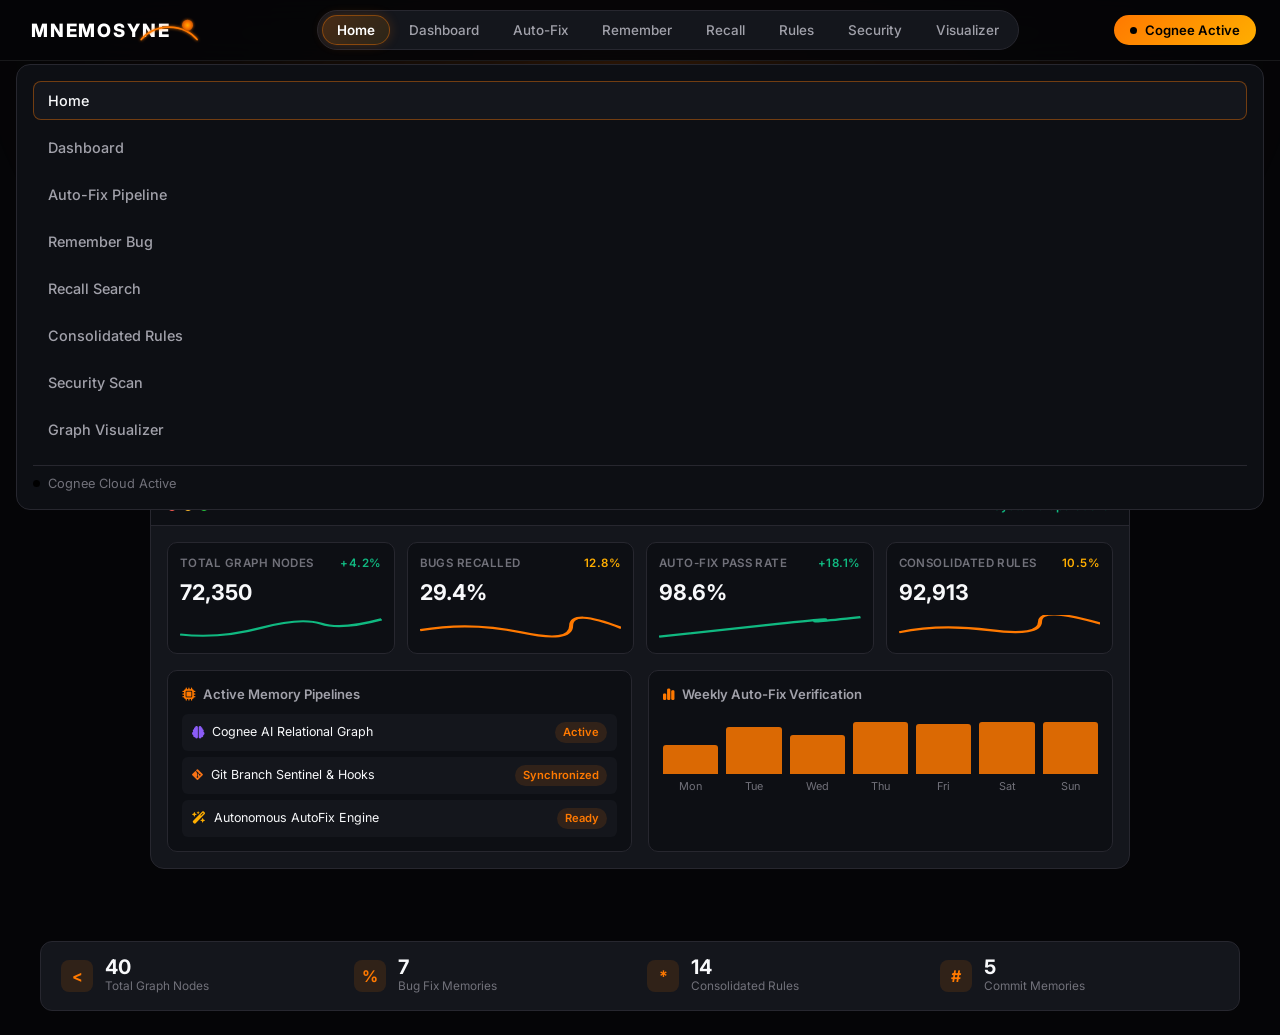
==== Mnemosyne-main/index.html @ 529fbe7f "fix(ui): embed stylesheet and vector brand logo directly in index.html to eliminate 404s and unstyle" ====
<!DOCTYPE html>
<html lang="en">

<head>
  <meta charset="UTF-8" />
  <meta name="viewport" content="width=device-width, initial-scale=1.0" />
  <title>Mnemosyne — Autonomous Codebase Memory & Auto-Fix</title>

  <!-- Google Fonts: Inter -->
  <link rel="preconnect" href="https://fonts.googleapis.com" />
  <link rel="preconnect" href="https://fonts.gstatic.com" crossorigin />
  <link
    href="https://fonts.googleapis.com/css2?family=Inter:wght@400;500;600;700;800&family=JetBrains+Mono:wght@400;500;600&display=swap"
    rel="stylesheet" />

  <!-- Font Awesome 6.5.2 -->
  <link rel="stylesheet" href="https://cdnjs.cloudflare.com/ajax/libs/font-awesome/6.5.2/css/all.min.css"
    integrity="sha512-SnH5WK+bZxgPHs44uWIX+LLJAJ9/2PkPKZ5QiAj6Ta86w+fsb2TkcmfRyVX3pBnMFcV7oQPJkl9QevSCWr3W6A=="
    crossorigin="anonymous" referrerpolicy="no-referrer" />

  <!-- D3.js v7 for Knowledge Graph Visualizer -->
  <script src="https://d3js.org/d3.v7.min.js"></script>

  <style>
/* ==========================================================================
   MNEMOSYNE — DESIGN SYSTEM & STYLESHEET
   Brand Identity: Dark • Minimal • Architectural • Premium • High-Craft
   Primary Palette: #050507, #0D0F14, #14161C, #FF7900, #FFAE00, #27272F
   ========================================================================== */

:root {
  /* Surfaces & Backgrounds */
  --bg-primary: #050507;
  --bg-secondary: #0D0F14;
  --bg-tertiary: #14161C;
  --bg-elevated: #1A1D25;
  --bg-glass: rgba(20, 22, 28, 0.85);
  --bg-input: rgba(10, 11, 15, 0.8);

  /* Typography */
  --text-primary: #F8F9FB;
  --text-secondary: #A1A1AA;
  --text-muted: #71717A;
  --text-dark: #050507;

  /* Brand Accents */
  --brand-orange: #FF7900;
  --brand-orange-bright: #FFAE00;
  --brand-orange-subtle: rgba(255, 121, 0, 0.12);
  --brand-orange-glow: rgba(255, 121, 0, 0.35);

  /* Status Colors */
  --status-success: #10B981;
  --status-warning: #F59E0B;
  --status-danger: #EF4444;
  --status-info: #3B82F6;

  /* Subtle Hairline Borders */
  --border-subtle: #27272F;
  --border-glass: rgba(255, 255, 255, 0.08);
  --border-orange: rgba(255, 121, 0, 0.4);

  /* Fonts */
  --font-sans: "Inter", -apple-system, BlinkMacSystemFont, "Segoe UI", Roboto, sans-serif;
  --font-mono: "JetBrains Mono", "Fira Code", monospace;

  /* Transitions */
  --transition-fast: 0.16s ease;
  --transition-normal: 0.24s cubic-bezier(0.16, 1, 0.3, 1);
}

/* ==========================================================================
   RESET & FOUNDATIONS
   ========================================================================== */

*, *::before, *::after {
  box-sizing: border-box;
  margin: 0;
  padding: 0;
}

html {
  font-size: 16px;
  background-color: var(--bg-primary);
  color: var(--text-primary);
  scroll-behavior: smooth;
}

body {
  min-height: 100vh;
  min-height: 100dvh;
  width: 100%;
  font-family: var(--font-sans);
  background-color: var(--bg-primary);
  color: var(--text-primary);
  line-height: 1.5;
  -webkit-font-smoothing: antialiased;
  -moz-osx-font-smoothing: grayscale;
  overflow-x: hidden;
  overflow-y: auto;
}

button, input, select, textarea {
  font-family: inherit;
  font-size: inherit;
  color: inherit;
}

/* Custom Scrollbars */
::-webkit-scrollbar {
  width: 6px;
  height: 6px;
}
::-webkit-scrollbar-track {
  background: var(--bg-primary);
}
::-webkit-scrollbar-thumb {
  background: var(--border-subtle);
  border-radius: 4px;
}
::-webkit-scrollbar-thumb:hover {
  background: var(--brand-orange);
}

/* ==========================================================================
   BACKGROUND & HORIZON ARC
   ========================================================================== */

.bg {
  position: fixed;
  inset: 0;
  background-color: var(--bg-primary);
  overflow: hidden;
  z-index: 0;
  pointer-events: none;
}

.bg::before {
  content: "";
  position: absolute;
  top: 0;
  left: 50%;
  transform: translateX(-50%);
  width: min(100vw, 1200px);
  height: 480px;
  background: radial-gradient(ellipse at 50% 0%, rgba(255, 121, 0, 0.15) 0%, rgba(255, 121, 0, 0.04) 50%, transparent 75%);
  filter: blur(60px);
  z-index: 1;
}

/* Horizon Arc: Clean, responsive, non-overflowing */
.horizon-arc-wrapper {
  position: absolute;
  top: 60px;
  left: 50%;
  transform: translateX(-50%);
  width: min(100vw, 1000px);
  height: 360px;
  pointer-events: none;
  z-index: 1;
  overflow: hidden;
  opacity: 0.9;
}

.horizon-arc-rim {
  position: absolute;
  top: 40px;
  left: 50%;
  transform: translateX(-50%);
  width: 900px;
  height: 900px;
  border-radius: 50%;
  border-top: 2px solid var(--brand-orange-bright);
  box-shadow:
    0 -10px 48px rgba(255, 121, 0, 0.45),
    0 -2px 14px rgba(255, 174, 0, 0.8),
    inset 0 12px 36px rgba(255, 121, 0, 0.2);
}

.horizon-arc-glow {
  position: absolute;
  top: 10px;
  left: 50%;
  transform: translateX(-50%);
  width: 700px;
  height: 280px;
  background: radial-gradient(ellipse at 50% 100%, rgba(255, 121, 0, 0.24) 0%, rgba(255, 121, 0, 0.06) 45%, transparent 70%);
  filter: blur(30px);
}

/* ==========================================================================
   PAGE WRAPPER
   ========================================================================== */

.page {
  position: relative;
  z-index: 2;
  display: flex;
  flex-direction: column;
  min-height: 100vh;
  width: 100%;
}

/* ==========================================================================
   STICKY HEADER & NAV CAPSULE
   ========================================================================== */

.header {
  position: sticky;
  top: 0;
  width: 100%;
  z-index: 100;
  background: rgba(5, 5, 7, 0.88);
  backdrop-filter: blur(16px);
  -webkit-backdrop-filter: blur(16px);
  border-bottom: 1px solid var(--border-glass);
  padding: 10px 24px;
  display: flex;
  align-items: center;
  justify-content: space-between;
}

.logo-btn {
  display: flex;
  align-items: center;
  gap: 10px;
  background: transparent;
  border: none;
  cursor: pointer;
  padding: 4px;
  text-decoration: none;
  transition: opacity var(--transition-fast);
}

.logo-btn:hover {
  opacity: 0.88;
}

.brand-logo-img {
  height: 28px;
  width: auto;
  object-fit: contain;
  display: block;
}

/* Center Nav Capsule */
.nav-pill {
  display: flex;
  align-items: center;
  gap: 4px;
  background: var(--bg-tertiary);
  border: 1px solid var(--border-subtle);
  padding: 4px;
  border-radius: 999px;
}

.nav-link {
  background: transparent;
  border: 1px solid transparent;
  color: var(--text-secondary);
  font-size: 0.84rem;
  font-weight: 500;
  padding: 6px 14px;
  border-radius: 999px;
  cursor: pointer;
  transition: all var(--transition-fast);
  white-space: nowrap;
}

.nav-link:hover {
  color: var(--text-primary);
  background: rgba(255, 255, 255, 0.05);
}

.nav-link.active {
  color: #FFFFFF;
  background: linear-gradient(135deg, rgba(255, 121, 0, 0.22), rgba(255, 174, 0, 0.1));
  border-color: var(--border-orange);
  box-shadow: 0 0 12px rgba(255, 121, 0, 0.2);
  font-weight: 600;
}

/* Header Status Pill */
.header-action-group {
  display: flex;
  align-items: center;
  gap: 12px;
}

.header-cta-btn {
  display: inline-flex;
  align-items: center;
  gap: 8px;
  background: linear-gradient(135deg, var(--brand-orange), var(--brand-orange-bright));
  color: #000000;
  font-size: 0.82rem;
  font-weight: 600;
  padding: 7px 16px;
  border-radius: 999px;
  border: none;
  cursor: pointer;
  transition: transform var(--transition-fast), filter var(--transition-fast);
  white-space: nowrap;
}

.header-cta-btn:hover {
  transform: translateY(-1px);
  filter: brightness(1.08);
}

.status-pulse-dot {
  width: 7px;
  height: 7px;
  border-radius: 50%;
  background-color: #000000;
  display: inline-block;
}

.status-pulse-dot.offline {
  background-color: var(--status-danger);
}

/* Burger Button */
.burger-btn {
  display: none;
  flex-direction: column;
  justify-content: center;
  gap: 5px;
  width: 36px;
  height: 36px;
  background: var(--bg-tertiary);
  border: 1px solid var(--border-subtle);
  border-radius: 8px;
  padding: 8px;
  cursor: pointer;
}

.burger-bar {
  width: 100%;
  height: 2px;
  background: var(--text-primary);
  border-radius: 2px;
}

/* Mobile Sheet */
.mobile-overlay {
  position: fixed;
  inset: 0;
  background: rgba(0, 0, 0, 0.7);
  backdrop-filter: blur(8px);
  z-index: 110;
}

.mobile-sheet {
  position: fixed;
  top: 64px;
  left: 16px;
  right: 16px;
  background: var(--bg-secondary);
  border: 1px solid var(--border-subtle);
  border-radius: 14px;
  padding: 16px;
  display: flex;
  flex-direction: column;
  gap: 8px;
  z-index: 120;
}

.mobile-link {
  display: flex;
  align-items: center;
  gap: 12px;
  padding: 10px 14px;
  background: transparent;
  border: 1px solid transparent;
  color: var(--text-secondary);
  font-size: 0.9rem;
  font-weight: 500;
  border-radius: 8px;
  text-align: left;
  cursor: pointer;
}

.mobile-link:hover, .mobile-link.active {
  background: var(--bg-tertiary);
  color: var(--text-primary);
  border-color: var(--border-orange);
}

.mobile-status-row {
  margin-top: 8px;
  padding-top: 8px;
  border-top: 1px solid var(--border-subtle);
  display: flex;
  align-items: center;
  gap: 8px;
  font-size: 0.8rem;
  color: var(--text-muted);
}

/* ==========================================================================
   MAIN CONTENT AREA & VIEWS
   ========================================================================== */

.main-viewport {
  flex: 1;
  width: 100%;
  max-width: 1200px;
  margin: 0 auto;
  padding: 24px 20px 40px 20px;
  display: flex;
  flex-direction: column;
}

.page-view {
  display: none;
  width: 100%;
}

.page-view.active {
  display: flex;
  flex-direction: column;
  animation: fadeIn 0.25s ease both;
}

@keyframes fadeIn {
  from { opacity: 0; transform: translateY(6px); }
  to { opacity: 1; transform: translateY(0); }
}

/* Section Headings */
.view-header-block {
  text-align: center;
  margin-bottom: 24px;
}

.view-header-block.flex-header {
  display: flex;
  align-items: center;
  justify-content: space-between;
  text-align: left;
  flex-wrap: wrap;
  gap: 16px;
}

.view-title {
  font-size: clamp(1.4rem, 2.5vw, 1.8rem);
  font-weight: 700;
  color: var(--text-primary);
  letter-spacing: -0.02em;
  margin-bottom: 6px;
}

.view-subtitle {
  font-size: 0.9rem;
  color: var(--text-secondary);
  max-width: 680px;
  line-height: 1.5;
}

/* ==========================================================================
   BUTTONS
   ========================================================================== */

.cta-btn {
  display: inline-flex;
  align-items: center;
  justify-content: center;
  gap: 8px;
  background: linear-gradient(135deg, var(--brand-orange), var(--brand-orange-bright));
  color: #000000;
  font-size: 0.88rem;
  font-weight: 600;
  padding: 9px 20px;
  border-radius: 999px;
  border: none;
  cursor: pointer;
  transition: transform var(--transition-fast), filter var(--transition-fast);
  white-space: nowrap;
}

.cta-btn:hover {
  transform: translateY(-1px);
  filter: brightness(1.08);
}

.cta-btn.small-btn {
  font-size: 0.82rem;
  padding: 7px 14px;
}

.cta-btn.secondary-btn {
  background: var(--bg-tertiary);
  color: var(--text-primary);
  border: 1px solid var(--border-subtle);
}

.cta-btn.secondary-btn:hover {
  background: var(--bg-elevated);
  border-color: rgba(255, 255, 255, 0.2);
}

/* ==========================================================================
   VIEW 0: HERO (Unslop & Perfectly Aligned)
   ========================================================================== */

.hero {
  align-items: center;
  text-align: center;
  padding-top: 16px;
}

.announcement-pill {
  display: inline-flex;
  align-items: center;
  gap: 8px;
  background: var(--bg-tertiary);
  border: 1px solid var(--border-subtle);
  border-radius: 999px;
  padding: 4px 12px 4px 6px;
  font-size: 0.8rem;
  margin-bottom: 20px;
  cursor: pointer;
  transition: border-color var(--transition-fast);
}

.announcement-pill:hover {
  border-color: var(--border-orange);
}

.pill-badge {
  background: var(--brand-orange);
  color: #000000;
  font-weight: 700;
  font-size: 0.72rem;
  padding: 2px 8px;
  border-radius: 999px;
}

.pill-text {
  color: var(--text-secondary);
}

.pill-arrow {
  color: var(--brand-orange);
  font-size: 0.75rem;
}

.hero-headline {
  font-size: clamp(2rem, 4vw, 3.2rem);
  font-weight: 800;
  line-height: 1.15;
  letter-spacing: -0.03em;
  color: var(--text-primary);
  margin-bottom: 14px;
  max-width: 820px;
}

.hero-highlight {
  color: var(--text-primary);
}

.hero-subtitle {
  font-size: 0.98rem;
  color: var(--text-secondary);
  max-width: 620px;
  line-height: 1.6;
  margin-bottom: 28px;
}

.hero-cta-row {
  display: flex;
  align-items: center;
  justify-content: center;
  gap: 12px;
  margin-bottom: 36px;
}

/* Hero Preview Card */
.hero-preview-container {
  width: 100%;
  max-width: 980px;
  background: var(--bg-tertiary);
  border: 1px solid var(--border-subtle);
  border-radius: 14px;
  overflow: hidden;
  text-align: left;
}

.preview-top-bar {
  display: flex;
  align-items: center;
  justify-content: space-between;
  padding: 10px 16px;
  background: var(--bg-secondary);
  border-bottom: 1px solid var(--border-subtle);
}

.preview-top-left {
  display: flex;
  align-items: center;
  gap: 10px;
}

.preview-window-dots {
  display: flex;
  gap: 6px;
}

.dot-btn {
  width: 10px;
  height: 10px;
  border-radius: 50%;
}
.dot-red { background: #FF5F56; }
.dot-yellow { background: #FFBD2E; }
.dot-green { background: #27C93F; }

.preview-title {
  font-size: 0.78rem;
  font-weight: 600;
  color: var(--text-secondary);
  letter-spacing: 0.04em;
}

.preview-status-chip {
  display: inline-flex;
  align-items: center;
  gap: 6px;
  color: var(--status-success);
  font-size: 0.75rem;
  font-weight: 600;
}

.preview-grid {
  display: grid;
  grid-template-columns: repeat(4, 1fr);
  gap: 12px;
  padding: 16px;
}

.preview-metric-card {
  background: var(--bg-secondary);
  border: 1px solid var(--border-subtle);
  border-radius: 10px;
  padding: 12px;
}

.preview-metric-header {
  display: flex;
  align-items: center;
  justify-content: space-between;
  font-size: 0.72rem;
  color: var(--text-muted);
  font-weight: 600;
  letter-spacing: 0.04em;
  margin-bottom: 4px;
}

.metric-trend {
  font-size: 0.72rem;
  font-weight: 600;
}
.metric-trend.up { color: var(--status-success); }
.metric-trend.orange { color: var(--brand-orange-bright); }

.preview-metric-val {
  font-size: 1.35rem;
  font-weight: 700;
  color: var(--text-primary);
  margin-bottom: 6px;
}

.preview-sparkline-svg {
  width: 100%;
  height: 24px;
  display: block;
}

.preview-split-row {
  display: grid;
  grid-template-columns: 1fr 1fr;
  gap: 16px;
  padding: 0 16px 16px 16px;
}

.preview-split-box {
  background: var(--bg-secondary);
  border: 1px solid var(--border-subtle);
  border-radius: 10px;
  padding: 14px;
}

.split-box-title {
  font-size: 0.82rem;
  font-weight: 600;
  color: var(--text-secondary);
  margin-bottom: 10px;
  display: flex;
  align-items: center;
  gap: 8px;
}

.pipeline-item {
  display: flex;
  align-items: center;
  justify-content: space-between;
  padding: 8px 10px;
  border-radius: 6px;
  background: var(--bg-tertiary);
  margin-bottom: 6px;
  font-size: 0.78rem;
}
.pipeline-item:last-child { margin-bottom: 0; }

.pipeline-name {
  display: flex;
  align-items: center;
  gap: 8px;
  color: var(--text-primary);
}

.pipeline-badge {
  font-size: 0.7rem;
  color: var(--brand-orange);
  background: var(--brand-orange-subtle);
  padding: 2px 8px;
  border-radius: 999px;
  font-weight: 600;
}

.mini-barchart {
  display: flex;
  align-items: flex-end;
  justify-content: space-between;
  gap: 8px;
  height: 80px;
  padding-top: 8px;
}

.bar-col {
  flex: 1;
  display: flex;
  flex-direction: column;
  align-items: center;
  gap: 4px;
  height: 100%;
  justify-content: flex-end;
}

.bar-fill {
  width: 100%;
  border-radius: 3px 3px 0 0;
  background: var(--brand-orange);
  opacity: 0.85;
}

.bar-label {
  font-size: 0.68rem;
  color: var(--text-muted);
}

/* ==========================================================================
   VIEW 1: DASHBOARD
   ========================================================================== */

.dashboard-grid-container {
  width: 100%;
  display: flex;
  flex-direction: column;
  gap: 16px;
}

.dashboard-stats-grid {
  display: grid;
  grid-template-columns: repeat(4, 1fr);
  gap: 14px;
}

.glass-stat-card {
  background: var(--bg-tertiary);
  border: 1px solid var(--border-subtle);
  border-radius: 12px;
  padding: 16px;
  display: flex;
  align-items: center;
  gap: 14px;
}

.card-icon {
  font-size: 1.6rem;
  width: 44px;
  height: 44px;
  border-radius: 10px;
  background: var(--brand-orange-subtle);
  display: grid;
  place-items: center;
  flex-shrink: 0;
}

.card-body {
  display: flex;
  flex-direction: column;
}

.card-number {
  font-size: 1.5rem;
  font-weight: 700;
  color: var(--text-primary);
  line-height: 1.1;
}

.card-label {
  font-size: 0.78rem;
  color: var(--text-secondary);
  font-weight: 500;
}

.dashboard-details-row {
  display: grid;
  grid-template-columns: 1fr 1fr;
  gap: 14px;
}

.glass-detail-box {
  background: var(--bg-tertiary);
  border: 1px solid var(--border-subtle);
  border-radius: 12px;
  padding: 18px;
}

.glass-detail-box h4 {
  font-size: 0.92rem;
  font-weight: 600;
  color: var(--text-primary);
  margin-bottom: 12px;
  display: flex;
  align-items: center;
  gap: 8px;
}

.capability-list {
  list-style: none;
  display: flex;
  flex-direction: column;
  gap: 8px;
}

.capability-list li {
  font-size: 0.82rem;
  color: var(--text-secondary);
  display: flex;
  align-items: flex-start;
  gap: 8px;
}

.capability-list .chk {
  color: var(--brand-orange);
  font-weight: bold;
}

.status-rows {
  display: flex;
  flex-direction: column;
  gap: 8px;
}

.status-row-item {
  display: flex;
  align-items: center;
  justify-content: space-between;
  padding: 10px 12px;
  background: var(--bg-secondary);
  border: 1px solid var(--border-subtle);
  border-radius: 8px;
  font-size: 0.82rem;
}

.badge {
  font-size: 0.74rem;
  font-weight: 600;
  padding: 3px 10px;
  border-radius: 999px;
  background: rgba(16, 185, 129, 0.15);
  color: var(--status-success);
}

.badge.offline {
  background: rgba(239, 68, 68, 0.15);
  color: var(--status-danger);
}

/* ==========================================================================
   VIEW 7: AUTONOMOUS BUG DETECTION & AUTO-FIX
   ========================================================================== */

.automation-container {
  width: 100%;
  display: flex;
  flex-direction: column;
  gap: 16px;
}

.automation-input-card {
  background: var(--bg-tertiary);
  border: 1px solid var(--border-subtle);
  border-radius: 12px;
  padding: 20px;
  display: flex;
  flex-direction: column;
  gap: 16px;
}

.dropzone-area {
  display: flex;
  flex-direction: column;
  align-items: center;
  justify-content: center;
  padding: 32px 20px;
  border: 2px dashed var(--border-subtle);
  border-radius: 10px;
  background: var(--bg-input);
  cursor: pointer;
  text-align: center;
  gap: 8px;
  transition: border-color var(--transition-fast);
}

.dropzone-area:hover,
.dropzone-area.dragover {
  border-color: var(--brand-orange);
}

.dropzone-icon {
  font-size: 2rem;
  color: var(--brand-orange);
}

.dropzone-title {
  font-size: 0.92rem;
  font-weight: 600;
  color: var(--text-primary);
}

.dropzone-sub {
  font-size: 0.78rem;
  color: var(--text-muted);
}

.automation-options-row {
  display: flex;
  align-items: center;
  justify-content: space-between;
  flex-wrap: wrap;
  gap: 12px;
}

.selected-files-badge {
  font-size: 0.82rem;
  color: var(--text-secondary);
  background: var(--bg-secondary);
  padding: 6px 12px;
  border-radius: 6px;
  border: 1px solid var(--border-subtle);
}

.automation-flags {
  display: flex;
  align-items: center;
  gap: 14px;
}

.flag-item {
  display: flex;
  align-items: center;
  gap: 6px;
  font-size: 0.82rem;
  color: var(--text-secondary);
  cursor: pointer;
}

.flag-item input[type="checkbox"] {
  accent-color: var(--brand-orange);
}

.small-text-input {
  background: var(--bg-input);
  border: 1px solid var(--border-subtle);
  border-radius: 6px;
  padding: 6px 10px;
  color: var(--text-primary);
  font-size: 0.82rem;
  width: 90px;
  outline: none;
}
.small-text-input:focus {
  border-color: var(--brand-orange);
}

/* Progress Box */
.automation-progress-card {
  background: var(--bg-tertiary);
  border: 1px solid var(--border-orange);
  border-radius: 12px;
  padding: 16px 20px;
  display: flex;
  flex-direction: column;
  gap: 10px;
}

.automation-progress-card.hide {
  display: none;
}

.progress-header {
  display: flex;
  align-items: center;
  justify-content: space-between;
}

.progress-title {
  font-size: 0.85rem;
  font-weight: 600;
  color: var(--text-primary);
}

.progress-percent-badge {
  font-size: 0.8rem;
  font-weight: 700;
  color: var(--brand-orange);
}

.progress-track {
  width: 100%;
  height: 6px;
  background: var(--bg-secondary);
  border-radius: 999px;
  overflow: hidden;
}

.progress-fill {
  height: 100%;
  background: linear-gradient(90deg, var(--brand-orange), var(--brand-orange-bright));
  border-radius: 999px;
  transition: width 0.35s ease;
}

.step-nodes-row {
  display: flex;
  align-items: center;
  justify-content: space-between;
  flex-wrap: wrap;
  gap: 6px;
}

.step-node {
  font-size: 0.72rem;
  color: var(--text-muted);
  padding: 3px 8px;
  border-radius: 4px;
}

.step-node.active {
  color: var(--brand-orange-bright);
  background: var(--brand-orange-subtle);
  font-weight: 600;
}

/* Results Box */
.automation-results-card {
  background: var(--bg-tertiary);
  border: 1px solid var(--border-subtle);
  border-radius: 12px;
  padding: 16px;
  display: flex;
  flex-direction: column;
  gap: 12px;
}

.automation-results-card.hide {
  display: none;
}

.results-tabs-row {
  display: flex;
  align-items: center;
  gap: 6px;
  border-bottom: 1px solid var(--border-subtle);
  padding-bottom: 8px;
}

.res-tab {
  background: transparent;
  border: none;
  color: var(--text-secondary);
  font-size: 0.84rem;
  padding: 6px 12px;
  border-radius: 6px;
  cursor: pointer;
}

.res-tab.active {
  color: #FFFFFF;
  background: var(--brand-orange-subtle);
  font-weight: 600;
}

.res-panel {
  display: none;
}
.res-panel.active {
  display: block;
}

.findings-scroll-list {
  display: flex;
  flex-direction: column;
  gap: 8px;
  max-height: 360px;
  overflow-y: auto;
}

.diff-header-bar {
  display: flex;
  align-items: center;
  justify-content: space-between;
  margin-bottom: 8px;
}

.diff-file-label {
  font-size: 0.8rem;
  font-family: var(--font-mono);
  color: var(--text-secondary);
}

.diff-pre {
  background: #000000;
  border: 1px solid var(--border-subtle);
  border-radius: 8px;
  padding: 12px;
  font-family: var(--font-mono);
  font-size: 0.8rem;
  color: #E2E8F0;
  overflow-x: auto;
  max-height: 320px;
  line-height: 1.45;
}

/* History Card */
.automation-history-card {
  background: var(--bg-tertiary);
  border: 1px solid var(--border-subtle);
  border-radius: 12px;
  padding: 16px;
}

.history-title {
  font-size: 0.88rem;
  font-weight: 600;
  color: var(--text-primary);
  margin-bottom: 10px;
}

.history-table-container,
.table-container {
  width: 100%;
  overflow-x: auto;
  border-radius: 8px;
}

.glass-table {
  width: 100%;
  border-collapse: collapse;
  font-size: 0.82rem;
  text-align: left;
}

.glass-table th {
  padding: 10px 12px;
  background: var(--bg-secondary);
  color: var(--text-muted);
  font-size: 0.72rem;
  text-transform: uppercase;
  letter-spacing: 0.04em;
  border-bottom: 1px solid var(--border-subtle);
}

.glass-table td {
  padding: 10px 12px;
  border-bottom: 1px solid var(--border-subtle);
  color: var(--text-secondary);
}

.glass-table tr:hover td {
  background: rgba(255, 255, 255, 0.02);
  color: var(--text-primary);
}

/* ==========================================================================
   VIEW 2: REMEMBER BUG
   ========================================================================== */

.glass-form {
  width: 100%;
  max-width: 760px;
  margin: 0 auto;
  padding: 24px;
  background: var(--bg-tertiary);
  border: 1px solid var(--border-subtle);
  border-radius: 12px;
  display: flex;
  flex-direction: column;
  gap: 14px;
}

.form-row-2 {
  display: grid;
  grid-template-columns: 1fr 1fr;
  gap: 14px;
}

.form-group {
  display: flex;
  flex-direction: column;
  gap: 6px;
}

.form-group label {
  font-size: 0.82rem;
  font-weight: 500;
  color: var(--text-secondary);
}

.form-group label .req {
  color: var(--brand-orange);
}

.form-group input,
.form-group select,
.form-group textarea {
  background: var(--bg-input);
  border: 1px solid var(--border-subtle);
  border-radius: 8px;
  padding: 9px 12px;
  color: var(--text-primary);
  font-size: 0.85rem;
  outline: none;
}

.form-group input:focus,
.form-group select:focus,
.form-group textarea:focus {
  border-color: var(--brand-orange);
}

.form-actions {
  display: flex;
  align-items: center;
  justify-content: space-between;
  margin-top: 6px;
}

.form-message {
  font-size: 0.82rem;
}
.form-message.success { color: var(--status-success); }
.form-message.error { color: var(--status-danger); }

/* ==========================================================================
   VIEW 3: RECALL SEARCH
   ========================================================================== */

.search-panel-wrapper {
  width: 100%;
  max-width: 820px;
  margin: 0 auto;
  display: flex;
  flex-direction: column;
  gap: 16px;
}

.search-bar-row {
  display: flex;
  align-items: center;
  gap: 10px;
  background: var(--bg-tertiary);
  border: 1px solid var(--border-subtle);
  border-radius: 10px;
  padding: 8px 12px;
}

.search-input-wrapper {
  display: flex;
  align-items: center;
  gap: 8px;
  flex: 2;
}

.search-icon {
  color: var(--brand-orange);
  font-size: 0.9rem;
}

.search-input-wrapper input {
  width: 100%;
  background: transparent;
  border: none;
  color: var(--text-primary);
  outline: none;
  font-size: 0.88rem;
}

.context-input-wrapper {
  flex: 1;
  border-left: 1px solid var(--border-subtle);
  padding-left: 10px;
}

.context-input-wrapper input {
  width: 100%;
  background: transparent;
  border: none;
  color: var(--text-secondary);
  outline: none;
  font-size: 0.82rem;
}

.search-results-container {
  background: var(--bg-tertiary);
  border: 1px solid var(--border-subtle);
  border-radius: 12px;
  padding: 16px;
  min-height: 180px;
}

.empty-state-text {
  text-align: center;
  color: var(--text-muted);
  font-size: 0.84rem;
  padding: 24px 0;
}

.memory-result-card {
  background: var(--bg-secondary);
  border: 1px solid var(--border-subtle);
  border-radius: 8px;
  padding: 12px 14px;
  margin-bottom: 8px;
}

.result-card-top {
  display: flex;
  align-items: center;
  justify-content: space-between;
  margin-bottom: 4px;
}

.result-card-title {
  font-size: 0.88rem;
  font-weight: 600;
  color: var(--text-primary);
}

.strategy-badge {
  font-size: 0.7rem;
  color: var(--brand-orange);
  background: var(--brand-orange-subtle);
  padding: 2px 6px;
  border-radius: 4px;
}

.result-file-path {
  font-size: 0.78rem;
  color: var(--text-muted);
  margin-bottom: 6px;
  font-family: var(--font-mono);
}

.result-meta-body {
  font-size: 0.82rem;
  color: var(--text-secondary);
  line-height: 1.45;
}

/* ==========================================================================
   VIEW 5: SECURITY SCAN
   ========================================================================== */

.scan-panel-wrapper {
  width: 100%;
  max-width: 860px;
  margin: 0 auto;
  display: flex;
  flex-direction: column;
  gap: 16px;
}

.scan-input-section {
  background: var(--bg-tertiary);
  border: 1px solid var(--border-subtle);
  border-radius: 12px;
  padding: 16px;
  display: flex;
  flex-direction: column;
  gap: 10px;
}

.scan-mode-row {
  display: flex;
  align-items: center;
  justify-content: space-between;
  font-size: 0.82rem;
  color: var(--text-secondary);
}

.text-action-link {
  background: none;
  border: none;
  color: var(--brand-orange);
  font-size: 0.8rem;
  cursor: pointer;
  text-decoration: underline;
}

.scan-input-section textarea {
  background: var(--bg-input);
  border: 1px solid var(--border-subtle);
  border-radius: 8px;
  padding: 10px;
  font-family: var(--font-mono);
  font-size: 0.8rem;
  color: var(--text-primary);
  outline: none;
}

.scan-file-row {
  display: flex;
  gap: 10px;
}

.scan-file-row input {
  flex: 1;
  background: var(--bg-input);
  border: 1px solid var(--border-subtle);
  border-radius: 8px;
  padding: 8px 12px;
  font-size: 0.82rem;
  color: var(--text-primary);
  outline: none;
}

.scan-results-container {
  background: var(--bg-tertiary);
  border: 1px solid var(--border-subtle);
  border-radius: 12px;
  padding: 16px;
}

.findings-heading {
  font-size: 0.88rem;
  font-weight: 600;
  color: var(--text-primary);
  margin-bottom: 10px;
}

.issue-card {
  background: var(--bg-secondary);
  border: 1px solid var(--border-subtle);
  border-radius: 8px;
  padding: 12px;
  margin-bottom: 8px;
}

.issue-card.critical { border-left: 3px solid var(--status-danger); }
.issue-card.high { border-left: 3px solid var(--brand-orange); }
.issue-card.medium { border-left: 3px solid var(--status-warning); }
.issue-card.low { border-left: 3px solid var(--status-info); }

.issue-top {
  display: flex;
  align-items: center;
  justify-content: space-between;
  margin-bottom: 4px;
}

.issue-title {
  font-size: 0.86rem;
  font-weight: 600;
  color: var(--text-primary);
}

.issue-severity {
  font-size: 0.7rem;
  font-weight: 700;
  padding: 2px 6px;
  border-radius: 4px;
}
.issue-severity.critical { background: rgba(239, 68, 68, 0.2); color: var(--status-danger); }
.issue-severity.high { background: var(--brand-orange-subtle); color: var(--brand-orange); }
.issue-severity.medium { background: rgba(245, 158, 11, 0.2); color: var(--status-warning); }
.issue-severity.low { background: rgba(59, 130, 246, 0.2); color: var(--status-info); }

.issue-meta {
  font-size: 0.8rem;
  color: var(--text-secondary);
  margin-bottom: 6px;
}

.issue-fix {
  font-size: 0.78rem;
  color: var(--status-success);
}

/* ==========================================================================
   VIEW 6: GRAPH VISUALIZER
   ========================================================================== */

.graph-legend {
  display: flex;
  align-items: center;
  gap: 12px;
  font-size: 0.76rem;
  color: var(--text-secondary);
}

.legend-item {
  display: flex;
  align-items: center;
  gap: 6px;
}

.legend-dot {
  width: 8px;
  height: 8px;
  border-radius: 50%;
}
.legend-dot.tenant { background: #8B5CF6; }
.legend-dot.file { background: #3B82F6; }
.legend-dot.bug { background: #EF4444; }
.legend-dot.rule { background: #10B981; }
.legend-dot.commit { background: #FF7900; }

.visualizer-wrapper {
  position: relative;
  width: 100%;
  height: 480px;
  background: #000000;
  border: 1px solid var(--border-subtle);
  border-radius: 12px;
  overflow: hidden;
}

.graph-canvas {
  width: 100%;
  height: 100%;
}

.node-inspector-drawer {
  position: absolute;
  top: 0;
  right: 0;
  bottom: 0;
  width: 300px;
  background: rgba(13, 15, 20, 0.95);
  backdrop-filter: blur(12px);
  border-left: 1px solid var(--border-subtle);
  padding: 16px;
  display: flex;
  flex-direction: column;
  gap: 10px;
  transition: transform var(--transition-normal);
  z-index: 10;
}

.node-inspector-drawer.hide {
  transform: translateX(100%);
}

.drawer-header {
  display: flex;
  align-items: center;
  justify-content: space-between;
  border-bottom: 1px solid var(--border-subtle);
  padding-bottom: 8px;
}

.drawer-header h4 {
  font-size: 0.88rem;
  font-weight: 600;
  color: var(--text-primary);
}

.drawer-close-btn {
  background: none;
  border: none;
  color: var(--text-muted);
  cursor: pointer;
}

.drawer-body {
  font-size: 0.8rem;
  color: var(--text-secondary);
  overflow-y: auto;
}

.node-circle {
  transition: r 0.2s ease, stroke-width 0.2s ease;
}
.node-circle.tenant { fill: #8B5CF6; stroke: rgba(139, 92, 246, 0.45); stroke-width: 4px; }
.node-circle.file { fill: #3B82F6; stroke: rgba(59, 130, 246, 0.45); stroke-width: 3px; }
.node-circle.bug { fill: #EF4444; stroke: rgba(239, 68, 68, 0.45); stroke-width: 3px; }
.node-circle.rule { fill: #10B981; stroke: rgba(16, 185, 129, 0.45); stroke-width: 3px; }
.node-circle.commit { fill: #FF7900; stroke: rgba(255, 121, 0, 0.45); stroke-width: 3px; }
.node-circle:hover { stroke-width: 5px; stroke: #FFFFFF; }

.detail-row {
  display: flex;
  flex-direction: column;
  gap: 2px;
  padding: 6px 0;
  border-bottom: 1px solid var(--border-subtle);
}
.detail-label {
  font-size: 0.7rem;
  font-weight: 600;
  color: var(--text-muted);
  text-transform: uppercase;
}
.detail-value {
  font-size: 0.8rem;
  color: var(--text-primary);
  word-break: break-all;
}

/* ==========================================================================
   STATS FOOTER (In Flow, Not Fixed)
   ========================================================================== */

.stats-footer {
  width: 100%;
  max-width: 1200px;
  margin: 32px auto 24px auto;
  padding: 14px 20px;
  background: var(--bg-tertiary);
  border: 1px solid var(--border-subtle);
  border-radius: 12px;
  display: grid;
  grid-template-columns: repeat(4, 1fr);
  gap: 14px;
}

.stat-item {
  display: flex;
  align-items: center;
  gap: 12px;
}

.stat-glyph {
  font-size: 1rem;
  font-weight: 700;
  color: var(--brand-orange);
  width: 32px;
  height: 32px;
  border-radius: 8px;
  background: var(--brand-orange-subtle);
  display: grid;
  place-items: center;
  flex-shrink: 0;
}

.stat-value {
  font-size: 1.25rem;
  font-weight: 700;
  color: var(--text-primary);
  line-height: 1.1;
}

.stat-label {
  font-size: 0.74rem;
  color: var(--text-muted);
}

/* ==========================================================================
   RESPONSIVE DESIGN
   ========================================================================== */

@media (max-width: 900px) {
  .nav-pill { display: none; }
  .burger-btn { display: flex; }
  .dashboard-stats-grid { grid-template-columns: repeat(2, 1fr); }
  .preview-grid { grid-template-columns: repeat(2, 1fr); }
  .preview-split-row { grid-template-columns: 1fr; }
  .dashboard-details-row { grid-template-columns: 1fr; }
  .stats-footer { grid-template-columns: repeat(2, 1fr); }
  .form-row-2 { grid-template-columns: 1fr; }
}

@media (max-width: 600px) {
  .header { padding: 10px 16px; }
  .main-viewport { padding: 16px 12px; }
  .preview-grid { grid-template-columns: 1fr; }
  .dashboard-stats-grid { grid-template-columns: 1fr; }
  .stats-footer { grid-template-columns: 1fr; }
  .hero-headline { font-size: 1.8rem; }
  .header-cta-btn { display: none; }
}

</style>
  <link rel="stylesheet" href="styles.css" />
  <link rel="icon" type="image/png" href="assets/favicon.png" />
</head>

<body>
  <!-- Deep Space Canvas & Cinematic Horizon Arc Glow (Inspired by Reference 1 & 2) -->
  <div class="bg">
    <div class="horizon-arc-wrapper">
      <div class="horizon-arc-glow"></div>
      <div class="horizon-arc-rim"></div>
    </div>
  </div>

  <div class="page">
    <!-- 1) Header & Navigation Bar -->
    <header class="header">
      <!-- Official Mnemosyne Wordmark + Glowing Orb Logo (Reference Image 3) -->
      <button class="logo-btn" aria-label="Return to Home" data-tab="home">
        <svg class="brand-logo-img" viewBox="0 0 280 44" fill="none" xmlns="http://www.w3.org/2000/svg" style="height: 30px; width: auto; display: block;">
  <defs>
    <filter id="glow-logo-orange" x="-30%" y="-30%" width="160%" height="160%">
      <feGaussianBlur stdDeviation="2.5" result="blur"/>
      <feMerge>
        <feMergeNode in="blur"/>
        <feMergeNode in="SourceGraphic"/>
      </feMerge>
    </filter>
    <radialGradient id="grad-orb-sun" cx="50%" cy="50%" r="50%">
      <stop offset="0%" stop-color="#FFAE00"/>
      <stop offset="50%" stop-color="#FF7900"/>
      <stop offset="100%" stop-color="#CC5500"/>
    </radialGradient>
  </defs>
  <text x="4" y="33" font-family="'Inter', -apple-system, 'Segoe UI', sans-serif" font-weight="800" font-size="27" letter-spacing="2.8" fill="#FFFFFF">MNEMOSYNE</text>
  <path d="M 166 36 A 48 38 0 0 1 248 36" fill="none" stroke="#FF7900" stroke-width="2.4" stroke-linecap="round" filter="url(#glow-logo-orange)"/>
  <circle cx="234" cy="15" r="8" fill="url(#grad-orb-sun)" filter="url(#glow-logo-orange)"/>
</svg>
      </button>

      <!-- Center Nav Capsule Pill -->
      <nav class="nav-pill" aria-label="Main Navigation">
        <button class="nav-link active" data-tab="home">Home</button>
        <button class="nav-link" data-tab="dashboard">Dashboard</button>
        <button class="nav-link" data-tab="automate">Auto-Fix</button>
        <button class="nav-link" data-tab="remember">Remember</button>
        <button class="nav-link" data-tab="recall">Recall</button>
        <button class="nav-link" data-tab="rules">Rules</button>
        <button class="nav-link" data-tab="security">Security</button>
        <button class="nav-link" data-tab="visualizer">Visualizer</button>
      </nav>

      <!-- Right Header Actions (Glowing Orange Status Pill) -->
      <div class="header-action-group">
        <button class="header-cta-btn" id="header-status-btn" title="View System Telemetry" data-tab="dashboard">
          <span class="status-pulse-dot" id="system-pulse-dot"></span>
          <span id="system-status-text">Cognee Active</span>
        </button>

        <button class="burger-btn" aria-label="Toggle navigation" aria-expanded="false" id="burger-btn">
          <span class="burger-bar"></span>
          <span class="burger-bar"></span>
          <span class="burger-bar"></span>
        </button>
      </div>
    </header>

    <!-- Mobile Navigation Drawer & Overlay -->
    <div class="mobile-overlay" id="mobile-overlay" hidden></div>
    <div class="mobile-sheet" id="mobile-sheet" hidden aria-label="Mobile Navigation">
      <button class="mobile-link active" data-tab="home">Home</button>
      <button class="mobile-link" data-tab="dashboard">Dashboard</button>
      <button class="mobile-link" data-tab="automate">Auto-Fix Pipeline</button>
      <button class="mobile-link" data-tab="remember">Remember Bug</button>
      <button class="mobile-link" data-tab="recall">Recall Search</button>
      <button class="mobile-link" data-tab="rules">Consolidated Rules</button>
      <button class="mobile-link" data-tab="security">Security Scan</button>
      <button class="mobile-link" data-tab="visualizer">Graph Visualizer</button>
      <div class="mobile-status-row">
        <span class="status-pulse-dot" id="mobile-pulse-dot"></span>
        <span id="mobile-status-text">Cognee Cloud Active</span>
      </div>
    </div>

    <!-- =========================================================
         Main Viewport: All Modular Views
         ========================================================= -->
    <main class="main-viewport">

      <!-- -------------------------------------------------------
           VIEW 0: Home Hero (Cinematic Layout from Reference 1 & 2)
           ------------------------------------------------------- -->
      <section class="page-view active hero" id="view-home">
        <!-- What's New Badge Pill -->
        <div class="announcement-pill" data-tab="automate">
          <span class="pill-badge">What's New</span>
          <span class="pill-text">Autonomous Bug Detection & Auto-Fix v2.0</span>
          <i class="fa-solid fa-arrow-right pill-arrow"></i>
        </div>

        <!-- Headline -->
        <h1 class="hero-headline">
          Intelligent Codebase Memory<br />
          <span class="hero-highlight">Powered by AI.</span>
        </h1>

        <!-- Subhead -->
        <p class="hero-subtitle">
          Gain clarity and harness the persistent power of codebase memory with Mnemosyne.<br />
          Autonomous multi-layer scanning, memory-guided auto-repair, and verified GitHub pull requests.
        </p>

        <!-- CTA Buttons -->
        <div class="hero-cta-row">
          <button class="cta-btn" id="hero-get-started-btn" data-tab="dashboard">
            <span>Explore Dashboard</span>
          </button>
          <button class="cta-btn secondary-btn" data-tab="automate">
            <span>⚡ Run Auto-Fix</span>
          </button>
        </div>

        <!-- Interactive Floating Live Telemetry Preview Card (Reference Image 1 & 2) -->
        <div class="hero-preview-container">
          <div class="preview-top-bar">
            <div class="preview-top-left">
              <div class="preview-window-dots">
                <span class="dot-btn dot-red"></span>
                <span class="dot-btn dot-yellow"></span>
                <span class="dot-btn dot-green"></span>
              </div>
              <span class="preview-title">MNEMOSYNE TELEMETRY OVERVIEW</span>
            </div>
            <div class="preview-status-chip">
              <span class="status-pulse-dot" style="background: var(--status-success);"></span>
              <span>All Systems Operational</span>
            </div>
          </div>

          <!-- 4 Metric Cards with Sparklines -->
          <div class="preview-grid">
            <div class="preview-metric-card">
              <div class="preview-metric-header">
                <span>TOTAL GRAPH NODES</span>
                <span class="metric-trend up">+4.2%</span>
              </div>
              <div class="preview-metric-val">72,350</div>
              <svg class="preview-sparkline-svg" viewBox="0 0 100 24" preserveAspectRatio="none" style="width: 100%; height: 26px; display: block; overflow: hidden;">
                <path d="M0,18 Q20,22 40,12 T70,8 T100,4" fill="none" stroke="#10B981" stroke-width="2" />
              </svg>
            </div>

            <div class="preview-metric-card">
              <div class="preview-metric-header">
                <span>BUGS RECALLED</span>
                <span class="metric-trend orange">12.8%</span>
              </div>
              <div class="preview-metric-val">29.4%</div>
              <svg class="preview-sparkline-svg" viewBox="0 0 100 24" preserveAspectRatio="none" style="width: 100%; height: 26px; display: block; overflow: hidden;">
                <path d="M0,14 Q25,6 50,16 T75,10 T100,12" fill="none" stroke="#FF7900" stroke-width="2" />
              </svg>
            </div>

            <div class="preview-metric-card">
              <div class="preview-metric-header">
                <span>AUTO-FIX PASS RATE</span>
                <span class="metric-trend up">+18.1%</span>
              </div>
              <div class="preview-metric-val">98.6%</div>
              <svg class="preview-sparkline-svg" viewBox="0 0 100 24" preserveAspectRatio="none" style="width: 100%; height: 26px; display: block; overflow: hidden;">
                <path d="M0,20 Q30,14 60,8 T80,5 T100,2" fill="none" stroke="#10B981" stroke-width="2" />
              </svg>
            </div>

            <div class="preview-metric-card">
              <div class="preview-metric-header">
                <span>CONSOLIDATED RULES</span>
                <span class="metric-trend orange">10.5%</span>
              </div>
              <div class="preview-metric-val">92,913</div>
              <svg class="preview-sparkline-svg" viewBox="0 0 100 24" preserveAspectRatio="none" style="width: 100%; height: 26px; display: block; overflow: hidden;">
                <path d="M0,16 Q20,8 45,14 T70,6 T100,8" fill="none" stroke="#FF7900" stroke-width="2" />
              </svg>
            </div>
          </div>

          <!-- Bottom Split Row: Pipelines + Activity Chart -->
          <div class="preview-split-row">
            <div class="preview-split-box">
              <div class="split-box-title">
                <i class="fa-solid fa-microchip" style="color: var(--brand-orange);"></i>
                <span>Active Memory Pipelines</span>
              </div>
              <div class="pipeline-item">
                <div class="pipeline-name">
                  <i class="fa-solid fa-brain" style="color: #8B5CF6;"></i>
                  <span>Cognee AI Relational Graph</span>
                </div>
                <span class="pipeline-badge">Active</span>
              </div>
              <div class="pipeline-item">
                <div class="pipeline-name">
                  <i class="fa-brands fa-git-alt" style="color: #F97316;"></i>
                  <span>Git Branch Sentinel & Hooks</span>
                </div>
                <span class="pipeline-badge">Synchronized</span>
              </div>
              <div class="pipeline-item">
                <div class="pipeline-name">
                  <i class="fa-solid fa-wand-magic-sparkles" style="color: var(--brand-orange-bright);"></i>
                  <span>Autonomous AutoFix Engine</span>
                </div>
                <span class="pipeline-badge">Ready</span>
              </div>
            </div>

            <div class="preview-split-box">
              <div class="split-box-title">
                <i class="fa-solid fa-chart-simple" style="color: var(--brand-orange);"></i>
                <span>Weekly Auto-Fix Verification</span>
              </div>
              <div class="mini-barchart">
                <div class="bar-col">
                  <div class="bar-fill" style="height: 40%;"></div><span class="bar-label">Mon</span>
                </div>
                <div class="bar-col">
                  <div class="bar-fill" style="height: 65%;"></div><span class="bar-label">Tue</span>
                </div>
                <div class="bar-col">
                  <div class="bar-fill" style="height: 55%;"></div><span class="bar-label">Wed</span>
                </div>
                <div class="bar-col">
                  <div class="bar-fill" style="height: 85%;"></div><span class="bar-label">Thu</span>
                </div>
                <div class="bar-col">
                  <div class="bar-fill" style="height: 70%;"></div><span class="bar-label">Fri</span>
                </div>
                <div class="bar-col">
                  <div class="bar-fill" style="height: 95%;"></div><span class="bar-label">Sat</span>
                </div>
                <div class="bar-col">
                  <div class="bar-fill" style="height: 90%;"></div><span class="bar-label">Sun</span>
                </div>
              </div>
            </div>
          </div>
        </div>
      </section>

      <!-- -------------------------------------------------------
           VIEW 1: Dashboard (Live Telemetry & Graph Health)
           ------------------------------------------------------- -->
      <section class="page-view" id="view-dashboard">
        <div class="view-header-block">
          <h2 class="view-title">Memory Statistics & Graph Health</h2>
          <p class="view-subtitle">Real-time graph telemetry, active memory nodes, and AI reasoning engine state</p>
        </div>

        <div class="dashboard-grid-container">
          <div class="dashboard-stats-grid">
            <div class="glass-stat-card">
              <span class="card-icon"><i class="fa-solid fa-circle-nodes" style="color: var(--brand-orange);"></i></span>
              <div class="card-body">
                <span class="card-number" id="dash-total-nodes">0</span>
                <span class="card-label">Total Graph Nodes</span>
              </div>
            </div>
            <div class="glass-stat-card">
              <span class="card-icon"><i class="fa-solid fa-bug" style="color: var(--brand-orange);"></i></span>
              <div class="card-body">
                <span class="card-number" id="dash-bug-fixes">0</span>
                <span class="card-label">Bug Fix Memories</span>
              </div>
            </div>
            <div class="glass-stat-card">
              <span class="card-icon"><i class="fa-solid fa-book-bookmark" style="color: var(--brand-orange);"></i></span>
              <div class="card-body">
                <span class="card-number" id="dash-rules">0</span>
                <span class="card-label">Consolidated Rules</span>
              </div>
            </div>
            <div class="glass-stat-card">
              <span class="card-icon"><i class="fa-solid fa-code-commit" style="color: var(--brand-orange);"></i></span>
              <div class="card-body">
                <span class="card-number" id="dash-commits">0</span>
                <span class="card-label">Commit Memories</span>
              </div>
            </div>
          </div>

          <div class="dashboard-details-row">
            <div class="glass-detail-box">
              <h4><i class="fa-solid fa-brain" style="color: var(--brand-orange); margin-right: 6px;"></i> AI Reasoning Capabilities</h4>
              <ul class="capability-list">
                <li><span class="chk">✓</span> <strong>remember()</strong>: Ingests commit history & manual bugs into structured CodeKnowledgeGraph.</li>
                <li><span class="chk">✓</span> <strong>recall()</strong>: Traverses relational nodes using hybrid vector + graph search.</li>
                <li><span class="chk">✓</span> <strong>memify()</strong>: Clusters recurring bug fixes into generalized team rules.</li>
                <li><span class="chk">✓</span> <strong>forget()</strong>: Prunes stale connections and removes decayed nodes.</li>
              </ul>
            </div>

            <div class="glass-detail-box">
              <h4><i class="fa-solid fa-shield-halved" style="color: var(--brand-orange); margin-right: 6px;"></i> Connection Status</h4>
              <div class="status-rows">
                <div class="status-row-item">
                  <span>Cognee Graph Engine</span>
                  <span class="badge" id="badge-cognee">Checking...</span>
                </div>
                <div class="status-row-item">
                  <span>LLM Embedding Engine</span>
                  <span class="badge" id="badge-llm">Checking...</span>
                </div>
                <div class="status-row-item">
                  <span>Local Offline Fallback</span>
                  <span class="badge" id="badge-fallback">Active</span>
                </div>
              </div>
            </div>
          </div>
        </div>
      </section>

      <!-- -------------------------------------------------------
           VIEW 2: Remember Bug (Ingest Memory)
           ------------------------------------------------------- -->
      <section class="page-view" id="view-remember">
        <div class="view-header-block">
          <h2 class="view-title">Ingest Bug Fix Memory</h2>
          <p class="view-subtitle">Teach Mnemosyne about historical bugs and root causes to prevent future regressions
          </p>
        </div>

        <form class="glass-form" id="bug-ingest-form">
          <div class="form-row-2">
            <div class="form-group">
              <label for="bug-file-path">File Path <span class="req">*</span></label>
              <input type="text" id="bug-file-path" placeholder="e.g., utils/image_processor.py" required />
            </div>
            <div class="form-group">
              <label for="bug-title">Bug Summary / Title <span class="req">*</span></label>
              <input type="text" id="bug-title" placeholder="e.g., Memory leak in thumbnail batch processing"
                required />
            </div>
          </div>

          <div class="form-group">
            <label for="bug-root-cause">Root Cause Analysis <span class="req">*</span></label>
            <textarea id="bug-root-cause" rows="2"
              placeholder="Describe the underlying technical mechanism that triggered the issue..." required></textarea>
          </div>

          <div class="form-group">
            <label for="bug-fix-desc">Fix Description & Patterns Applied <span class="req">*</span></label>
            <textarea id="bug-fix-desc" rows="2"
              placeholder="Describe the solution applied, architectural fixes, or refactoring..." required></textarea>
          </div>

          <div class="form-row-2">
            <div class="form-group">
              <label for="bug-severity">Severity Level</label>
              <select id="bug-severity">
                <option value="low">Low - Minor cosmetic or non-blocking</option>
                <option value="medium" selected>Medium - Functional defect with workaround</option>
                <option value="high">High - System disruption or critical feature broken</option>
                <option value="critical">Critical - Crash, data loss or security vulnerability</option>
              </select>
            </div>
            <div class="form-group">
              <label for="bug-tags">Tags (Comma-separated)</label>
              <input type="text" id="bug-tags" placeholder="memory, leak, threading, pil" />
            </div>
          </div>

          <div class="form-actions">
            <button type="submit" class="cta-btn small-btn" id="btn-submit-bug">
              <span>Ingest Bug Fix</span>
            </button>
            <div class="form-message" id="bug-form-message"></div>
          </div>
        </form>
      </section>

      <!-- -------------------------------------------------------
           VIEW 3: Recall Search (Hybrid Traversal)
           ------------------------------------------------------- -->
      <section class="page-view" id="view-recall">
        <div class="view-header-block">
          <h2 class="view-title">Recall Search</h2>
          <p class="view-subtitle">Query codebase memory using hybrid semantic embeddings + knowledge graph traversal
          </p>
        </div>

        <div class="search-panel-wrapper">
          <div class="search-bar-row">
            <div class="search-input-wrapper">
              <i class="fa-solid fa-magnifying-glass search-icon"></i>
              <input type="text" id="recall-query"
                placeholder="Search memories, bugs, architectural lessons (e.g. 'memory leak')..." />
            </div>
            <div class="context-input-wrapper">
              <input type="text" id="recall-context" placeholder="File context filter (optional)" />
            </div>
            <button class="cta-btn small-btn" id="btn-run-recall">Search</button>
          </div>

          <div class="search-results-container" id="recall-results-list">
            <p class="empty-state-text">Type a query above to traverse the codebase knowledge graph.</p>
          </div>
        </div>
      </section>

      <!-- -------------------------------------------------------
           VIEW 4: Consolidated Rules (Synthesized Team Knowledge)
           ------------------------------------------------------- -->
      <section class="page-view" id="view-rules">
        <div class="view-header-block flex-header">
          <div>
            <h2 class="view-title">Consolidated Architectural Rules</h2>
            <p class="view-subtitle">Team rules synthesized by AI reflection clustering across recurring bug patterns
            </p>
          </div>
          <button class="cta-btn small-btn" id="btn-reflect-rules">
            <span>Reflect Rules</span>
          </button>
        </div>

        <div class="table-container">
          <table class="glass-table">
            <thead>
              <tr>
                <th style="width: 26%;">Rule Title</th>
                <th style="width: 48%;">Synthesized Guidance</th>
                <th style="width: 13%;">Domain</th>
                <th style="width: 13%;">Confidence</th>
              </tr>
            </thead>
            <tbody id="rules-table-body">
              <tr>
                <td colspan="4" class="empty-state-text">Loading consolidated rules...</td>
              </tr>
            </tbody>
          </table>
        </div>
      </section>

      <!-- -------------------------------------------------------
           VIEW 5: Security Scan (Diff & Anti-Pattern Audit)
           ------------------------------------------------------- -->
      <section class="page-view" id="view-security">
        <div class="view-header-block">
          <h2 class="view-title">Security & Anti-Pattern Scanner</h2>
          <p class="view-subtitle">Scans code diffs or local files against historical bug rules and vulnerability
            patterns</p>
        </div>

        <div class="scan-panel-wrapper">
          <div class="scan-input-section">
            <div class="scan-mode-row">
              <label for="security-diff-input">Code Diff to Inspect</label>
              <button type="button" class="text-action-link" id="btn-prefill-diff">Prefill Sample Vulnerability</button>
            </div>
            <textarea id="security-diff-input" rows="4"
              placeholder="Paste git diff here (+ file = open(...) without context manager)..."></textarea>

            <div class="scan-file-row">
              <input type="text" id="security-file-input" placeholder="Or enter local file path (e.g. api/index.py)" />
              <button class="cta-btn small-btn" id="btn-run-scan">Run Security Scan</button>
            </div>
          </div>

          <div class="scan-results-container" id="security-results-panel">
            <h4 class="findings-heading">Vulnerability Findings</h4>
            <div class="issues-list" id="security-issues-list">
              <p class="empty-state-text">Paste a diff or specify a file to run the security scanning agent.</p>
            </div>
          </div>
        </div>
      </section>

      <!-- -------------------------------------------------------
           VIEW 6: Graph Visualizer (D3 Interactive Network)
           ------------------------------------------------------- -->
      <section class="page-view" id="view-visualizer">
        <div class="view-header-block flex-header">
          <div>
            <h2 class="view-title">Knowledge Graph Visualizer</h2>
            <p class="view-subtitle">Interactive relations between tenants, files, bugs, commits, and rules</p>
          </div>
          <div class="graph-legend">
            <span class="legend-item"><span class="legend-dot tenant"></span>Tenant</span>
            <span class="legend-item"><span class="legend-dot file"></span>File</span>
            <span class="legend-item"><span class="legend-dot bug"></span>Bug</span>
            <span class="legend-item"><span class="legend-dot rule"></span>Rule</span>
            <span class="legend-item"><span class="legend-dot commit"></span>Commit</span>
          </div>
        </div>

        <div class="visualizer-wrapper">
          <svg id="graph-svg" class="graph-canvas"></svg>

          <!-- Slide-out Node Inspector Drawer -->
          <div class="node-inspector-drawer hide" id="node-drawer">
            <div class="drawer-header">
              <h4 id="drawer-node-title">Node Metadata</h4>
              <button class="drawer-close-btn" id="drawer-close-btn">✕</button>
            </div>
            <div class="drawer-body" id="drawer-node-content">
              <p class="empty-state-text">Click on any node in the graph to view relational properties.</p>
            </div>
          </div>
        </div>
      </section>

      <!-- -------------------------------------------------------
           VIEW 7: Autonomous Bug Detection & Auto-Fix
           ------------------------------------------------------- -->
      <section class="page-view" id="view-automate">
        <div class="view-header-block flex-header">
          <div>
            <h2 class="view-title">Autonomous Bug Detection & Auto-Fix</h2>
            <p class="view-subtitle">Upload code or select files for multi-layer scanning, memory-guided auto-repair,
              automated verification, and GitHub PR creation</p>
          </div>
          <button class="cta-btn small-btn" id="btn-refresh-jobs">
            <span>Refresh History</span>
          </button>
        </div>

        <div class="automation-container">
          <!-- Step 1: Upload and Configuration Panel -->
          <div class="automation-input-card">
            <div class="dropzone-area" id="upload-dropzone">
              <i class="fa-solid fa-cloud-arrow-up dropzone-icon"></i>
              <div class="dropzone-text">
                <span class="dropzone-title">Drag & drop source code files here</span>
                <span class="dropzone-sub">Supports Python (.py), JS/TS (.js, .ts), JSON, HTML, CSS (Max 10MB)</span>
              </div>
              <input type="file" id="automation-file-input" multiple
                accept=".py,.js,.jsx,.ts,.tsx,.json,.html,.css,.yaml,.yml" hidden />
              <button type="button" class="cta-btn small-btn" id="btn-browse-file">Browse File</button>
            </div>

            <!-- Selected Files Preview & Options -->
            <div class="automation-options-row">
              <div class="selected-files-badge" id="selected-files-label">No files selected</div>
              <div class="automation-flags">
                <label class="flag-item">
                  <input type="checkbox" id="flag-autofix" checked />
                  <span>Auto-Apply Safe Fixes</span>
                </label>
                <label class="flag-item">
                  <input type="checkbox" id="flag-create-pr" />
                  <span>Open GitHub PR</span>
                </label>
                <input type="text" id="target-branch-input" placeholder="Branch" value="main"
                  class="small-text-input" />
              </div>
              <button class="cta-btn small-btn action-cta" id="btn-run-automation">
                <span>Run Pipeline</span>
              </button>
            </div>
          </div>

          <!-- Step 2: Live Progress & Telemetry Tracker -->
          <div class="automation-progress-card hide" id="automation-progress-box">
            <div class="progress-header">
              <span class="progress-title" id="automation-step-text">Initializing autonomous workspace...</span>
              <span class="progress-percent-badge" id="automation-percent-badge">0%</span>
            </div>
            <div class="progress-track">
              <div class="progress-fill" id="automation-progress-bar" style="width: 0%;"></div>
            </div>
            <div class="step-nodes-row">
              <span class="step-node active" id="step-node-intake">1. Intake</span>
              <span class="step-node" id="step-node-scan">2. Multi-Layer Scan</span>
              <span class="step-node" id="step-node-recall">3. Memory Recall</span>
              <span class="step-node" id="step-node-fix">4. Auto-Fix</span>
              <span class="step-node" id="step-node-verify">5. Verification</span>
              <span class="step-node" id="step-node-pr">6. GitHub PR</span>
            </div>
          </div>

          <!-- Step 3: Scan Findings & Patches Output -->
          <div class="automation-results-card hide" id="automation-results-box">
            <div class="results-tabs-row">
              <button class="res-tab active" data-res-tab="findings">Findings (<span
                  id="res-findings-count">0</span>)</button>
              <button class="res-tab" data-res-tab="diff">Patches & Diff (<span
                  id="res-patches-count">0</span>)</button>
              <button class="res-tab" data-res-tab="github">GitHub PR & Verification</button>
            </div>

            <!-- Tab 1: Findings List -->
            <div class="res-panel active" id="res-panel-findings">
              <div class="findings-scroll-list" id="automation-findings-list"></div>
            </div>

            <!-- Tab 2: Diff View -->
            <div class="res-panel" id="res-panel-diff">
              <div class="diff-header-bar">
                <span class="diff-file-label" id="diff-file-label">Unified Diff</span>
                <button class="cta-btn small-btn" id="btn-apply-local-patch">Apply to Workspace</button>
              </div>
              <pre class="diff-pre" id="automation-diff-display">No diff generated</pre>
            </div>

            <!-- Tab 3: GitHub & Verification Telemetry -->
            <div class="res-panel" id="res-panel-github">
              <div class="github-telemetry-box" id="automation-github-telemetry"></div>
            </div>
          </div>

          <!-- Step 4: History Panel -->
          <div class="automation-history-card">
            <h4 class="history-title">Recent Autonomous Jobs</h4>
            <div class="history-table-container">
              <table class="glass-table">
                <thead>
                  <tr>
                    <th>Job ID</th>
                    <th>Status</th>
                    <th>Files</th>
                    <th>Findings</th>
                    <th>Fixes</th>
                    <th>GitHub PR</th>
                    <th>Time</th>
                  </tr>
                </thead>
                <tbody id="jobs-history-body">
                  <tr>
                    <td colspan="7" class="empty-state-text">Loading jobs history...</td>
                  </tr>
                </tbody>
              </table>
            </div>
          </div>
        </div>
      </section>
    </main>

    <!-- 3) Stats Footer (4 Metrics Synced with Live Graph Telemetry) -->
    <footer class="stats-footer">
      <div class="stat-item">
        <div class="stat-glyph">&lt;</div>
        <div>
          <div class="stat-value" id="stat-total-nodes-val" data-target="40" data-suffix="" data-decimals="0"
            data-index="0">40</div>
          <div class="stat-label">Total Graph Nodes</div>
        </div>
      </div>

      <div class="stat-item">
        <div class="stat-glyph">%</div>
        <div>
          <div class="stat-value" id="stat-bug-fixes-val" data-target="7" data-suffix="" data-decimals="0"
            data-index="1">7</div>
          <div class="stat-label">Bug Fix Memories</div>
        </div>
      </div>

      <div class="stat-item">
        <div class="stat-glyph">*</div>
        <div>
          <div class="stat-value" id="stat-rules-val" data-target="14" data-suffix="" data-decimals="0" data-index="2">
            14</div>
          <div class="stat-label">Consolidated Rules</div>
        </div>
      </div>

      <div class="stat-item">
        <div class="stat-glyph">#</div>
        <div>
          <div class="stat-value" id="stat-commits-val" data-target="5" data-suffix="" data-decimals="0" data-index="3">
            5</div>
          <div class="stat-label">Commit Memories</div>
        </div>
      </div>
    </footer>
  </div>

  <script src="main.js"></script>
</body>

</html>
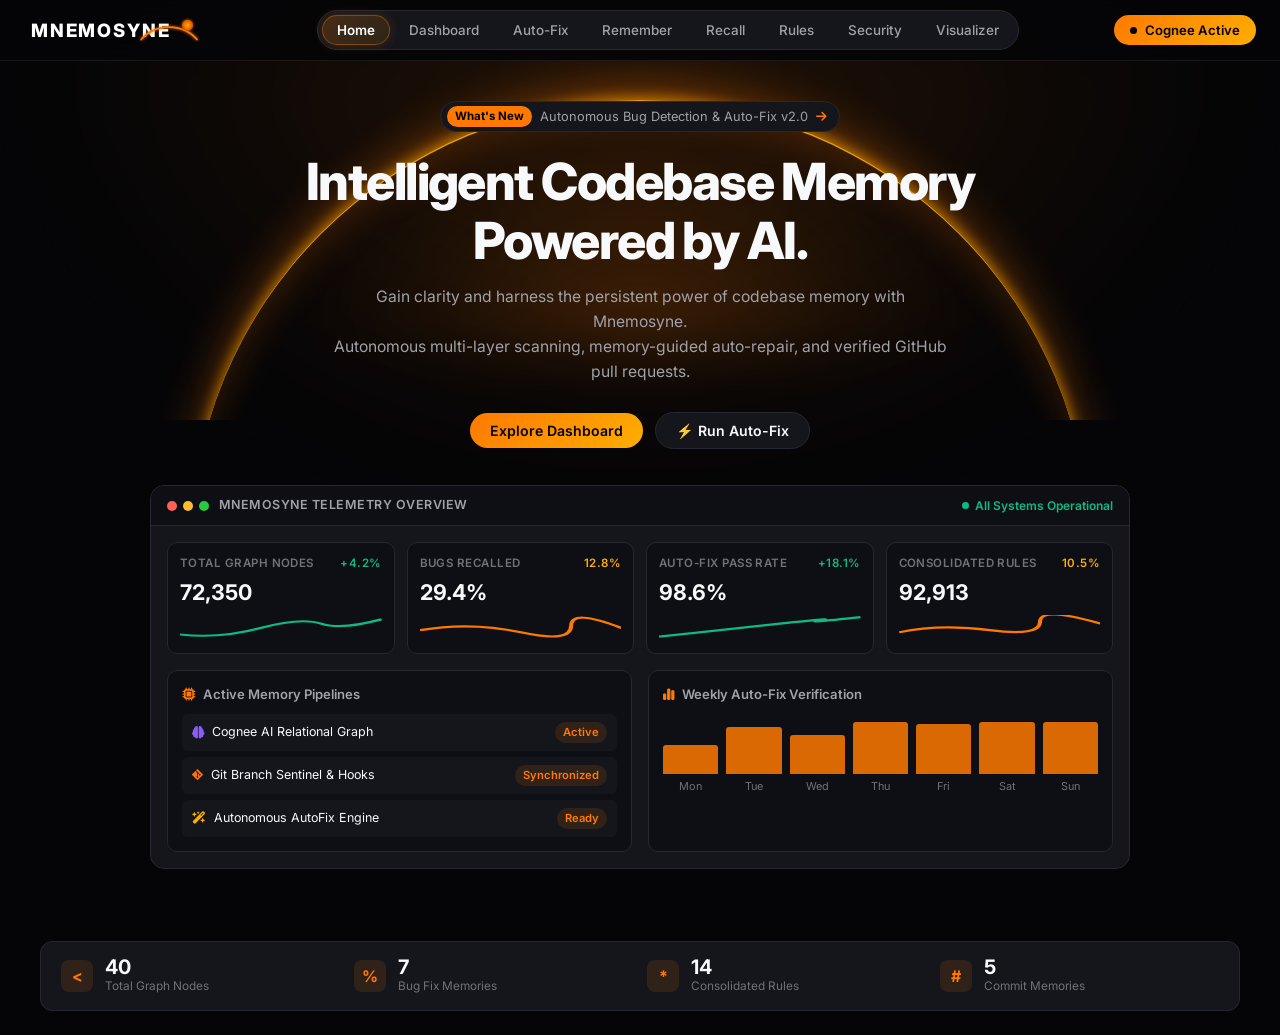
==== commit 37bf02b6: "fix(ui): eliminate mobile-sheet overlay leak, add multi-path asset resolution, verify all 9 endpoint" ====
--- a/Mnemosyne-main/index.html
+++ b/Mnemosyne-main/index.html
@@ -342,16 +342,18 @@
   border-radius: 2px;
 }
 
-/* Mobile Sheet */
+/* Mobile Sheet & Overlay - Strict Display None by Default */
 .mobile-overlay {
+  display: none !important;
   position: fixed;
   inset: 0;
-  background: rgba(0, 0, 0, 0.7);
+  background: rgba(0, 0, 0, 0.75);
   backdrop-filter: blur(8px);
   z-index: 110;
 }
 
 .mobile-sheet {
+  display: none !important;
   position: fixed;
   top: 64px;
   left: 16px;
@@ -360,10 +362,22 @@
   border: 1px solid var(--border-subtle);
   border-radius: 14px;
   padding: 16px;
-  display: flex;
   flex-direction: column;
   gap: 8px;
   z-index: 120;
+  box-shadow: 0 16px 40px rgba(0, 0, 0, 0.8);
+}
+
+@media (max-width: 900px) {
+  .mobile-overlay.active,
+  .mobile-overlay:not([hidden]) {
+    display: block !important;
+  }
+
+  .mobile-sheet.active,
+  .mobile-sheet:not([hidden]) {
+    display: flex !important;
+  }
 }
 
 .mobile-link {
@@ -1773,8 +1787,8 @@
     </header>
 
     <!-- Mobile Navigation Drawer & Overlay -->
-    <div class="mobile-overlay" id="mobile-overlay" hidden></div>
-    <div class="mobile-sheet" id="mobile-sheet" hidden aria-label="Mobile Navigation">
+    <div class="mobile-overlay" id="mobile-overlay" hidden style="display: none !important;"></div>
+    <div class="mobile-sheet" id="mobile-sheet" hidden style="display: none !important;" aria-label="Mobile Navigation">
       <button class="mobile-link active" data-tab="home">Home</button>
       <button class="mobile-link" data-tab="dashboard">Dashboard</button>
       <button class="mobile-link" data-tab="automate">Auto-Fix Pipeline</button>
@@ -1968,28 +1982,28 @@
             <div class="glass-stat-card">
               <span class="card-icon"><i class="fa-solid fa-circle-nodes" style="color: var(--brand-orange);"></i></span>
               <div class="card-body">
-                <span class="card-number" id="dash-total-nodes">0</span>
+                <span class="card-number" id="dash-total-nodes">34</span>
                 <span class="card-label">Total Graph Nodes</span>
               </div>
             </div>
             <div class="glass-stat-card">
               <span class="card-icon"><i class="fa-solid fa-bug" style="color: var(--brand-orange);"></i></span>
               <div class="card-body">
-                <span class="card-number" id="dash-bug-fixes">0</span>
+                <span class="card-number" id="dash-bug-fixes">7</span>
                 <span class="card-label">Bug Fix Memories</span>
               </div>
             </div>
             <div class="glass-stat-card">
               <span class="card-icon"><i class="fa-solid fa-book-bookmark" style="color: var(--brand-orange);"></i></span>
               <div class="card-body">
-                <span class="card-number" id="dash-rules">0</span>
+                <span class="card-number" id="dash-rules">11</span>
                 <span class="card-label">Consolidated Rules</span>
               </div>
             </div>
             <div class="glass-stat-card">
               <span class="card-icon"><i class="fa-solid fa-code-commit" style="color: var(--brand-orange);"></i></span>
               <div class="card-body">
-                <span class="card-number" id="dash-commits">0</span>
+                <span class="card-number" id="dash-commits">5</span>
                 <span class="card-label">Commit Memories</span>
               </div>
             </div>
